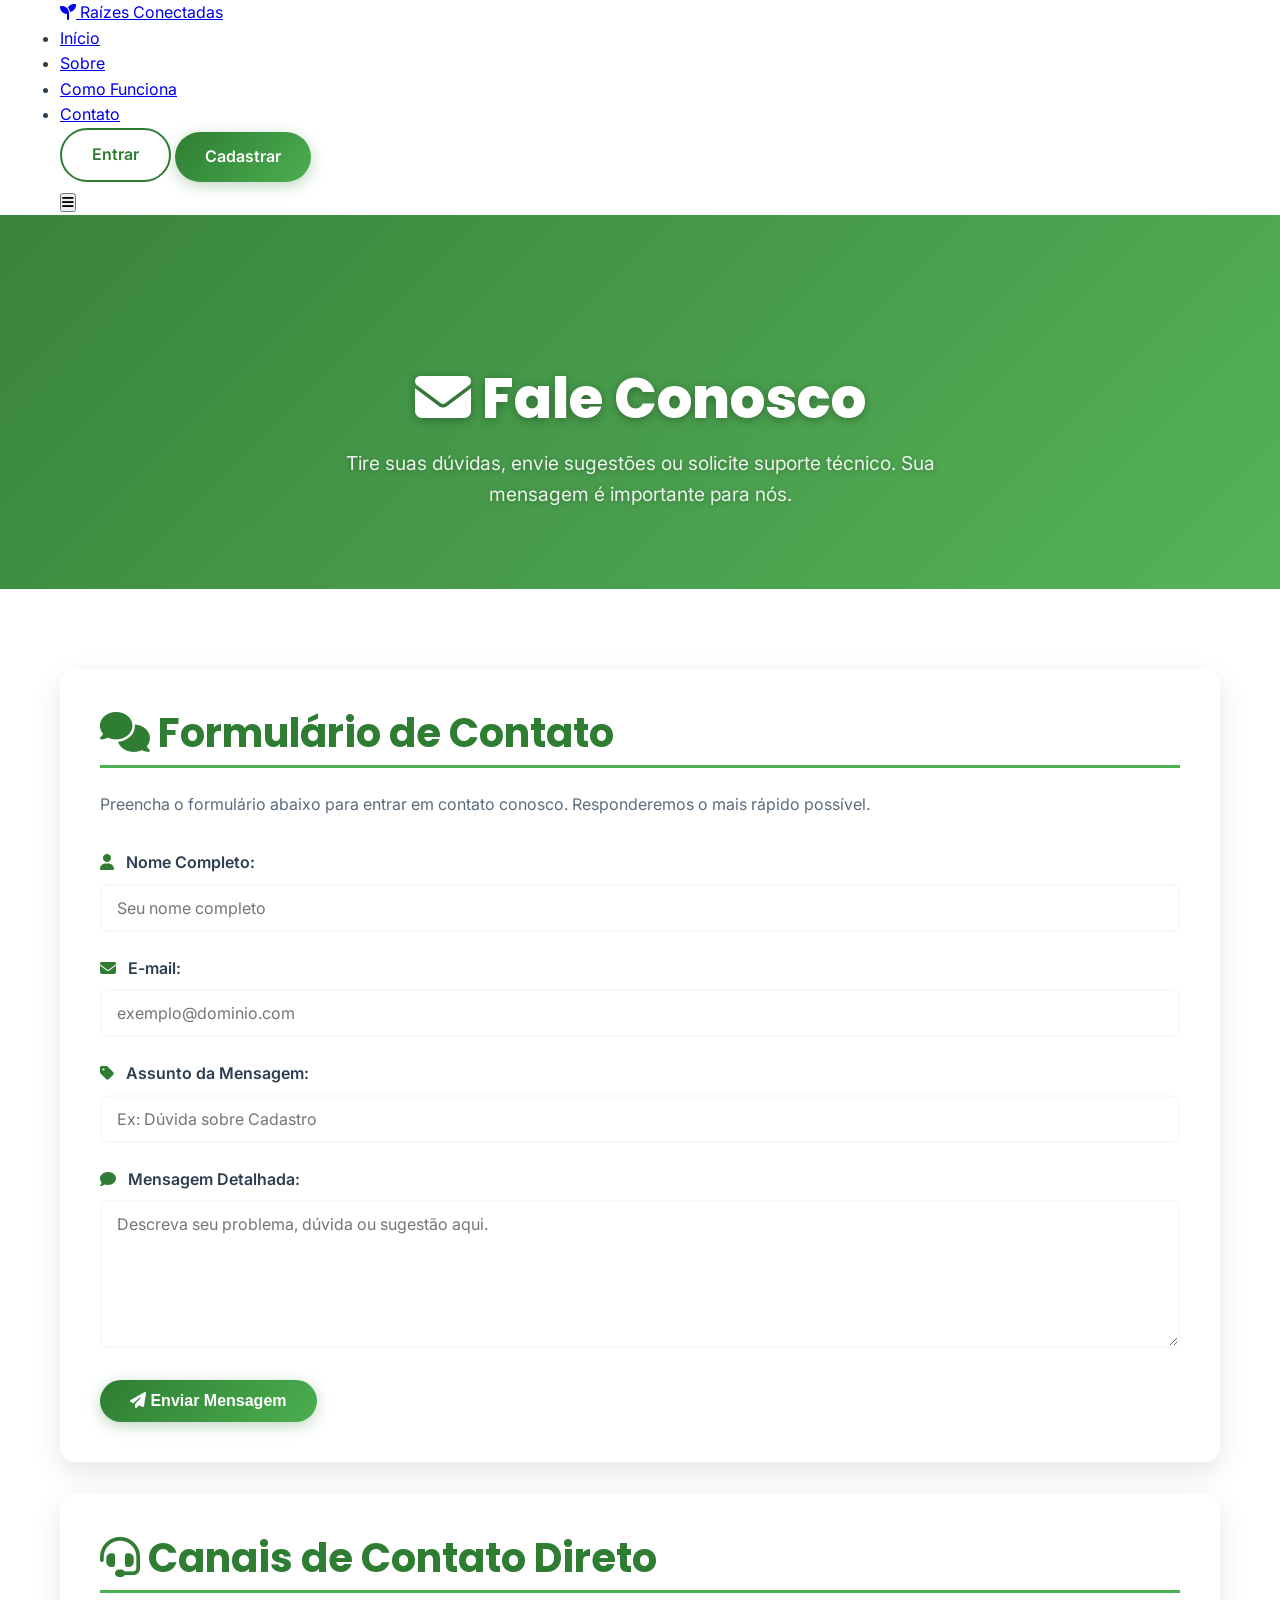
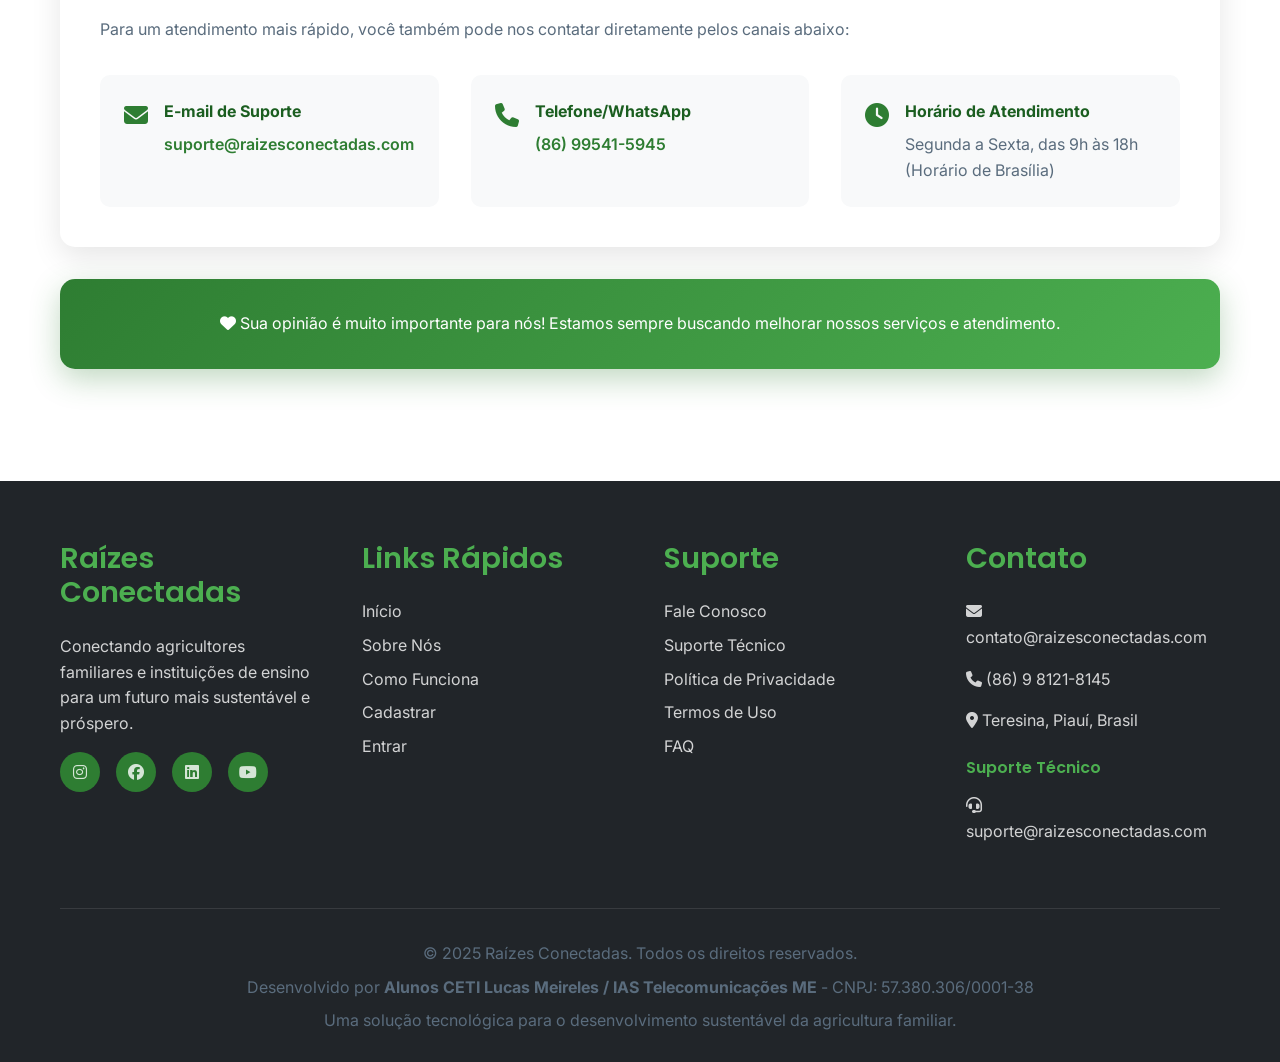
==== contato.html @ bdc8e87f "arquivos html" ====
<!DOCTYPE html>
<html lang="pt-br">
<head>
    <meta charset="UTF-8">
    <meta name="viewport" content="width=device-width, initial-scale=1.0">
    <title>Contato - Raízes Conectadas</title>
    <meta name="description" content="Entre em contato conosco. Tire suas dúvidas, envie sugestões ou solicite suporte técnico. Sua mensagem é importante para nós.">
    <meta name="keywords" content="contato, suporte, dúvidas, sugestões, atendimento, Raízes Conectadas">
    <meta name="google-adsense-account" content="ca-pub-3378137347138871">
    
    <!-- Favicon -->
    <link rel="icon" type="image/x-icon" href="assets/images/favicon.ico">
    
    <!-- Fonts -->
    <link rel="preconnect" href="https://fonts.googleapis.com">
    <link rel="preconnect" href="https://fonts.gstatic.com" crossorigin>
    <link href="https://fonts.googleapis.com/css2?family=Poppins:wght@300;400;500;600;700;800&family=Inter:wght@300;400;500;600;700&display=swap" rel="stylesheet">
    
    <!-- Font Awesome -->
    <link rel="stylesheet" href="https://cdnjs.cloudflare.com/ajax/libs/font-awesome/6.4.0/css/all.min.css">
    
    <!-- AOS Animation Library -->
    <link href="https://unpkg.com/aos@2.3.1/dist/aos.css" rel="stylesheet">
    
    <!-- Main CSS -->
    <link rel="stylesheet" href="assets/css/main.css">
    <!-- Footer CSS -->
    <link rel="stylesheet" href="assets/css/footer.css">
    
    <style>
        .contact-form {
            margin-top: 2rem;
        }

        .form-group {
            margin-bottom: 1.5rem;
        }

        .form-group label {
            display: block;
            margin-bottom: 0.5rem;
            font-weight: 600;
            color: var(--text-primary);
        }

        .form-group label i {
            margin-right: 0.5rem;
            color: var(--primary-green);
        }

        .form-group input[type="text"],
        .form-group input[type="email"],
        .form-group textarea {
            width: 100%;
            padding: 12px 15px;
            border: 2px solid var(--neutral-light, #F8F9FA);
            border-radius: 8px;
            font-size: 1rem;
            font-family: 'Inter', sans-serif;
            color: var(--text-primary);
            background-color: var(--neutral-white, #FFFFFF);
            transition: all 0.3s ease;
        }

        .form-group input[type="text"]:focus,
        .form-group input[type="email"]:focus,
        .form-group textarea:focus {
            border-color: var(--primary-green, #2E7D32);
            outline: none;
            box-shadow: 0 0 0 3px rgba(46, 125, 50, 0.1);
        }

        .form-group textarea {
            resize: vertical;
            min-height: 120px;
        }

        .contact-info {
            display: grid;
            grid-template-columns: repeat(auto-fit, minmax(300px, 1fr));
            gap: 2rem;
            margin-top: 2rem;
        }

        .contact-item {
            display: flex;
            align-items: flex-start;
            gap: 1rem;
            padding: 1.5rem;
            background: var(--neutral-light, #F8F9FA);
            border-radius: 10px;
            transition: all 0.3s ease;
        }

        .contact-item:hover {
            transform: translateY(-5px);
            box-shadow: 0 10px 30px var(--shadow-light, rgba(0, 0, 0, 0.1));
        }

        .contact-item i {
            font-size: 1.5rem;
            color: var(--primary-green, #2E7D32);
            margin-top: 0.25rem;
        }

        .contact-item strong {
            display: block;
            color: var(--primary-green-dark, #1B5E20);
            margin-bottom: 0.5rem;
        }

        .contact-item p {
            margin: 0;
            color: var(--text-secondary, #5A6C7D);
        }

        .contact-item a {
            color: var(--primary-green, #2E7D32);
            text-decoration: none;
            font-weight: 600;
        }

        .contact-item a:hover {
            text-decoration: underline;
        }

        .alert {
            padding: 1rem 1.5rem;
            margin-bottom: 2rem;
            border: none;
            border-radius: 10px;
            text-align: center;
            font-weight: 500;
            display: none; /* Exibido via JS se houver mensagem de status */
        }

        .alert-success {
            background: linear-gradient(135deg, #d4edda 0%, #c3e6cb 100%);
            color: #155724;
            border-left: 4px solid #28a745;
        }

        .alert-error {
            background: linear-gradient(135deg, #f8d7da 0%, #f5c6cb 100%);
            color: #721c24;
            border-left: 4px solid #dc3545;
        }

        .alert i {
            margin-right: 0.5rem;
        }

        @media (max-width: 768px) {
            .contact-info {
                grid-template-columns: 1fr;
                gap: 1rem;
            }
            
            .contact-item {
                padding: 1rem;
            }
        }
    </style>
</head>
<body>

    <!-- Header -->
    <header class="header" id="header">
        <nav class="nav container">
            <a href="index.html" class="logo">
                <i class="fas fa-seedling"></i>
                Raízes Conectadas
            </a>
            
            <ul class="nav-menu">
                <li><a href="index.html#inicio" class="nav-link">Início</a></li>
                <li><a href="sobre.html" class="nav-link">Sobre</a></li>
                <li><a href="index.html#como-funciona" class="nav-link">Como Funciona</a></li>
                <li><a href="contato.html" class="nav-link">Contato</a></li>
            </ul>
            
            <div class="nav-buttons">
                <a href="login.html" class="btn btn-outline">Entrar</a>
                <a href="cadastro.html" class="btn btn-primary">Cadastrar</a>
            </div>
            
            <button class="mobile-menu-toggle" id="mobileMenuToggle">
                <i class="fas fa-bars"></i>
            </button>
        </nav>
    </header>

    <main>
        <section class="page-hero">
            <div class="container text-center">
                <h1 data-aos="fade-up"><i class="fas fa-envelope"></i> Fale Conosco</h1>
                <p data-aos="fade-up" data-aos-delay="100">Tire suas dúvidas, envie sugestões ou solicite suporte técnico. Sua mensagem é importante para nós.</p>
            </div>
        </section>

        <section class="section content-section">
            <div class="container">
                <!-- Div do Alerta acionado por query params no frontend via JS -->
                <div id="alertBox" class="alert" data-aos="fade-up"></div>

                <div class="content-block" data-aos="fade-up" data-aos-delay="200">
                    <h2><i class="fas fa-comments"></i> Formulário de Contato</h2>
                    <p>Preencha o formulário abaixo para entrar em contato conosco. Responderemos o mais rápido possível.</p>

                    <form action="#" method="POST" class="contact-form" id="contactForm" novalidate>
                        <div class="form-group">
                            <label for="name"><i class="fas fa-user"></i> Nome Completo:</label>
                            <input type="text" id="name" name="name" required placeholder="Seu nome completo">
                        </div>
                        
                        <div class="form-group">
                            <label for="email"><i class="fas fa-envelope"></i> E-mail:</label>
                            <input type="email" id="email" name="email" required placeholder="exemplo@dominio.com">
                        </div>
                        
                        <div class="form-group">
                            <label for="subject"><i class="fas fa-tag"></i> Assunto da Mensagem:</label>
                            <input type="text" id="subject" name="subject" required placeholder="Ex: Dúvida sobre Cadastro">
                        </div>
                        
                        <div class="form-group">
                            <label for="message"><i class="fas fa-comment"></i> Mensagem Detalhada:</label>
                            <textarea id="message" name="message" rows="6" required placeholder="Descreva seu problema, dúvida ou sugestão aqui."></textarea>
                        </div>
                        
                        <button type="submit" class="btn btn-primary">
                            <i class="fas fa-paper-plane"></i> Enviar Mensagem
                        </button>
                    </form>
                </div>

                <div class="content-block" data-aos="fade-up" data-aos-delay="300">
                    <h2><i class="fas fa-headset"></i> Canais de Contato Direto</h2>
                    <p>Para um atendimento mais rápido, você também pode nos contatar diretamente pelos canais abaixo:</p>
                    
                    <div class="contact-info">
                        <div class="contact-item">
                            <i class="fas fa-envelope"></i>
                            <div>
                                <strong>E-mail de Suporte</strong>
                                <p><a href="mailto:suporte@raizesconectadas.com">suporte@raizesconectadas.com</a></p>
                            </div>
                        </div>
                        
                        <div class="contact-item">
                            <i class="fas fa-phone"></i>
                            <div>
                                <strong>Telefone/WhatsApp</strong>
                                <p><a href="tel:+5586995415945">(86) 99541-5945</a></p>
                            </div>
                        </div>
                        
                        <div class="contact-item">
                            <i class="fas fa-clock"></i>
                            <div>
                                <strong>Horário de Atendimento</strong>
                                <p>Segunda a Sexta, das 9h às 18h (Horário de Brasília)</p>
                            </div>
                        </div>
                    </div>
                </div>

                <div class="info-box" data-aos="fade-up" data-aos-delay="400">
                    <p><i class="fas fa-heart"></i> Sua opinião é muito importante para nós! Estamos sempre buscando melhorar nossos serviços e atendimento.</p>
                </div>
            </div>
        </section>
    </main>

    <!-- Footer -->
    <footer class="footer" id="contato">
        <div class="container">
            <div class="footer-content">
                <div class="footer-section">
                    <h3>Raízes Conectadas</h3>
                    <p>Conectando agricultores familiares e instituições de ensino para um futuro mais sustentável e próspero.</p>
                    
                    <div class="social-links">
                        <a href="https://www.instagram.com/raizes_conectadas/" target="_blank" class="social-link">
                            <i class="fab fa-instagram"></i>
                        </a>
                        <a href="#" class="social-link">
                            <i class="fab fa-facebook"></i>
                        </a>
                        <a href="#" class="social-link">
                            <i class="fab fa-linkedin"></i>
                        </a>
                        <a href="#" class="social-link">
                            <i class="fab fa-youtube"></i>
                        </a>
                    </div>
                </div>
                
                <div class="footer-section">
                    <h3>Links Rápidos</h3>
                    <ul>
                        <li><a href="index.html#inicio">Início</a></li>
                        <li><a href="sobre.html">Sobre Nós</a></li>
                        <li><a href="index.html#como-funciona">Como Funciona</a></li>
                        <li><a href="cadastro.html">Cadastrar</a></li>
                        <li><a href="login.html">Entrar</a></li>
                    </ul>
                </div>
                
                <div class="footer-section">
                    <h3>Suporte</h3>
                    <ul>
                        <li><a href="contato.html">Fale Conosco</a></li>
                        <li><a href="mailto:suporte@raizesconectadas.com">Suporte Técnico</a></li>
                        <li><a href="politica-privacidade.html">Política de Privacidade</a></li>
                        <li><a href="termos-de-uso.html">Termos de Uso</a></li>
                        <li><a href="faq.html">FAQ</a></li>
                    </ul>
                </div>
                
                <div class="footer-section">
                    <h3>Contato</h3>
                    <p><i class="fas fa-envelope"></i> contato@raizesconectadas.com</p>
                    <p><i class="fas fa-phone"></i> (86) 9 8121-8145</p>
                    <p><i class="fas fa-map-marker-alt"></i> Teresina, Piauí, Brasil</p>
                    
                    <h4 style="margin-top: 1.5rem; color: var(--primary-green-light, #4CAF50);">Suporte Técnico</h4>
                    <p><i class="fas fa-headset"></i> suporte@raizesconectadas.com</p>
                </div>
            </div>
            
            <div class="footer-bottom">
                <p>&copy; 2025 Raízes Conectadas. Todos os direitos reservados.</p>
                <p>Desenvolvido por <strong>Alunos CETI Lucas Meireles / IAS Telecomunicações ME</strong> - CNPJ: 57.380.306/0001-38</p>
                <p>Uma solução tecnológica para o desenvolvimento sustentável da agricultura familiar.</p>
            </div>
        </div>
    </footer>

    <!-- Scroll to Top Button -->
    <button class="scroll-top" id="scrollTop">
        <i class="fas fa-arrow-up"></i>
    </button>

    <!-- Scripts -->
    <script src="https://unpkg.com/aos@2.3.1/dist/aos.js"></script>
    <script>
        AOS.init({ duration: 1000, once: true, offset: 100 });

        // Processa parâmetros da URL para alertas (ex: ?status=success&msg=Mensagem)
        const urlParams = new URLSearchParams(window.location.search);
        const status = urlParams.get('status');
        const msg = urlParams.get('msg');
        const alertBox = document.getElementById('alertBox');

        if (status && msg) {
            const isSuccess = status === 'success';
            alertBox.classList.add(isSuccess ? 'alert-success' : 'alert-error');
            alertBox.innerHTML = `<i class="fas fa-${isSuccess ? 'check-circle' : 'exclamation-triangle'}"></i> ${decodeURIComponent(msg)}`;
            alertBox.style.display = 'block';
        }

        // Mobile Menu Toggle
        document.getElementById('mobileMenuToggle').addEventListener('click', function() {
            const navMenu = document.querySelector('.nav-menu');
            navMenu.style.display = navMenu.style.display === 'flex' ? 'none' : 'flex';
        });

        // Scroll to top
        const scrollTop = document.getElementById('scrollTop');
        window.addEventListener('scroll', () => {
            if (window.scrollY > 100) scrollTop.classList.add('visible');
            else scrollTop.classList.remove('visible');
        });
        scrollTop.addEventListener('click', () => window.scrollTo({ top: 0, behavior: 'smooth' }));
    </script>
</body>
</html>
---- assets/css/main.css ----
/* Main Styles - Raízes Conectadas */

/* CSS Variables */
:root {
    --primary-green: #2E7D32;
    --primary-green-light: #4CAF50;
    --primary-green-dark: #1B5E20;
    --secondary-orange: #FF8F00;
    --secondary-orange-light: #FFA726;
    --accent-blue: #1976D2;
    --accent-blue-light: #42A5F5;
    --neutral-white: #FFFFFF;
    --neutral-light: #F8F9FA;
    --neutral-gray: #6C757D;
    --neutral-dark: #212529;
    --text-primary: #2C3E50;
    --text-secondary: #5A6C7D;
    --shadow-light: rgba(0, 0, 0, 0.1);
    --shadow-medium: rgba(0, 0, 0, 0.15);
    --shadow-heavy: rgba(0, 0, 0, 0.25);
    --gradient-primary: linear-gradient(135deg, var(--primary-green) 0%, var(--primary-green-light) 100%);
    --gradient-secondary: linear-gradient(135deg, var(--secondary-orange) 0%, var(--secondary-orange-light) 100%);
    --gradient-hero: linear-gradient(135deg, rgba(46, 125, 50, 0.9) 0%, rgba(76, 175, 80, 0.8) 100%);
}

/* Reset and Base Styles */
* {
    margin: 0;
    padding: 0;
    box-sizing: border-box;
}

html {
    scroll-behavior: smooth;
}

body {
    font-family: 'Inter', sans-serif;
    line-height: 1.6;
    color: var(--text-primary);
    overflow-x: hidden;
}

/* Typography */
h1, h2, h3, h4, h5, h6 {
    font-family: 'Poppins', sans-serif;
    font-weight: 600;
    line-height: 1.2;
    margin-bottom: 1rem;
}

h1 {
    font-size: 3.5rem;
    font-weight: 800;
}

h2 {
    font-size: 2.5rem;
    font-weight: 700;
}

h3 {
    font-size: 1.8rem;
}

p {
    margin-bottom: 1rem;
    color: var(--text-secondary);
}

/* Utility Classes */
.container {
    max-width: 1200px;
    margin: 0 auto;
    padding: 0 20px;
}

.text-center {
    text-align: center;
}

.text-white {
    color: var(--neutral-white) !important;
}

.mb-4 {
    margin-bottom: 2rem;
}

.mt-4 {
    margin-top: 2rem;
}

/* Buttons */
.btn {
    display: inline-block;
    padding: 12px 30px;
    border: none;
    border-radius: 50px;
    font-weight: 600;
    text-decoration: none;
    text-align: center;
    cursor: pointer;
    transition: all 0.3s ease;
    font-size: 1rem;
    position: relative;
    overflow: hidden;
}

.btn::before {
    content: '';
    position: absolute;
    top: 0;
    left: -100%;
    width: 100%;
    height: 100%;
    background: linear-gradient(90deg, transparent, rgba(255, 255, 255, 0.2), transparent);
    transition: left 0.5s;
}

.btn:hover::before {
    left: 100%;
}

.btn-primary {
    background: var(--gradient-primary);
    color: var(--neutral-white);
    box-shadow: 0 4px 15px rgba(46, 125, 50, 0.3);
}

.btn-primary:hover {
    transform: translateY(-2px);
    box-shadow: 0 8px 25px rgba(46, 125, 50, 0.4);
}

.btn-secondary {
    background: var(--gradient-secondary);
    color: var(--neutral-white);
    box-shadow: 0 4px 15px rgba(255, 143, 0, 0.3);
}

.btn-secondary:hover {
    transform: translateY(-2px);
    box-shadow: 0 8px 25px rgba(255, 143, 0, 0.4);
}

.btn-outline {
    background: transparent;
    color: var(--primary-green);
    border: 2px solid var(--primary-green);
}

.btn-outline:hover {
    background: var(--primary-green);
    color: var(--neutral-white);
    transform: translateY(-2px);
}

/* Page Hero Section */
.page-hero {
    padding: 150px 0 80px;
    background: var(--gradient-primary);
    color: var(--neutral-white);
    text-align: center;
    position: relative;
    overflow: hidden;
}

.page-hero::before {
    content: '';
    position: absolute;
    top: 0;
    left: 0;
    right: 0;
    bottom: 0;
    background: url('data:image/svg+xml,<svg xmlns="http://www.w3.org/2000/svg" viewBox="0 0 1000 1000"><path d="M0,300 Q250,200 500,300 T1000,300 L1000,1000 L0,1000 Z" fill="rgba(255,255,255,0.05)"/></svg>');
    background-size: cover;
    background-position: bottom;
}

.page-hero h1 {
    position: relative;
    z-index: 2;
    margin-bottom: 1rem;
    text-shadow: 0 2px 10px rgba(0, 0, 0, 0.3);
}

.page-hero p {
    position: relative;
    z-index: 2;
    font-size: 1.2rem;
    color: rgba(255, 255, 255, 0.9);
    text-shadow: 0 1px 5px rgba(0, 0, 0, 0.3);
    max-width: 600px;
    margin: 0 auto;
}

/* Content Sections */
.section {
    padding: 80px 0;
}

.content-section {
    background: var(--neutral-white);
}

.content-block {
    background: var(--neutral-white);
    padding: 2.5rem;
    border-radius: 15px;
    box-shadow: 0 10px 30px var(--shadow-light);
    margin-bottom: 2rem;
    transition: all 0.3s ease;
}

.content-block:hover {
    transform: translateY(-5px);
    box-shadow: 0 15px 40px var(--shadow-medium);
}

.content-block h2 {
    color: var(--primary-green);
    margin-bottom: 1.5rem;
    border-bottom: 3px solid var(--primary-green-light);
    padding-bottom: 0.5rem;
}

.content-block h3 {
    color: var(--primary-green-dark);
    margin-top: 2rem;
    margin-bottom: 1rem;
}

.content-block ul {
    margin: 1rem 0;
    padding-left: 2rem;
}

.content-block li {
    margin-bottom: 0.5rem;
    color: var(--text-secondary);
}

.info-box {
    background: var(--gradient-primary);
    color: var(--neutral-white);
    padding: 2rem;
    border-radius: 15px;
    text-align: center;
    margin: 2rem 0;
    box-shadow: 0 10px 30px rgba(46, 125, 50, 0.3);
}

.info-box p {
    color: var(--neutral-white);
    margin-bottom: 0;
}

/* Loading Animation */
.loading {
    position: fixed;
    top: 0;
    left: 0;
    width: 100%;
    height: 100%;
    background: var(--neutral-white);
    display: flex;
    align-items: center;
    justify-content: center;
    z-index: 9999;
    transition: opacity 0.5s ease;
}

.loading.hidden {
    opacity: 0;
    pointer-events: none;
}

.spinner {
    width: 50px;
    height: 50px;
    border: 3px solid var(--neutral-light);
    border-top: 3px solid var(--primary-green);
    border-radius: 50%;
    animation: spin 1s linear infinite;
}

@keyframes spin {
    0% { transform: rotate(0deg); }
    100% { transform: rotate(360deg); }
}

/* Responsive Design */
@media (max-width: 768px) {
    h1 {
        font-size: 2.5rem;
    }

    h2 {
        font-size: 2rem;
    }

    .container {
        padding: 0 15px;
    }

    .content-block {
        padding: 1.5rem;
    }

    .page-hero {
        padding: 120px 0 60px;
    }
}

@media (max-width: 480px) {
    h1 {
        font-size: 2rem;
    }

    .page-hero p {
        font-size: 1rem;
    }
}
---- assets/css/footer.css ----
/* Footer Styles */
.footer {
    background: var(--neutral-dark);
    color: var(--neutral-white);
    padding: 60px 0 20px;
}

.footer-content {
    display: grid;
    grid-template-columns: repeat(auto-fit, minmax(250px, 1fr));
    gap: 3rem;
    margin-bottom: 3rem;
}

.footer-section h3 {
    color: var(--primary-green-light);
    margin-bottom: 1.5rem;
}

.footer-section p,
.footer-section a {
    color: rgba(255, 255, 255, 0.8);
    text-decoration: none;
    transition: color 0.3s ease;
}

.footer-section a:hover {
    color: var(--primary-green-light);
}

.footer-section ul {
    list-style: none;
}

.footer-section ul li {
    margin-bottom: 0.5rem;
}

.social-links {
    display: flex;
    gap: 1rem;
    margin-top: 1rem;
}

.social-link {
    width: 40px;
    height: 40px;
    background: var(--primary-green);
    border-radius: 50%;
    display: flex;
    align-items: center;
    justify-content: center;
    color: var(--neutral-white);
    text-decoration: none;
    transition: all 0.3s ease;
}

.social-link:hover {
    background: var(--primary-green-light);
    transform: translateY(-2px);
}

.footer-bottom {
    border-top: 1px solid rgba(255, 255, 255, 0.1);
    padding-top: 2rem;
    text-align: center;
    color: rgba(255, 255, 255, 0.6);
}

.footer-bottom p {
    margin-bottom: 0.5rem;
}

/* Scroll to Top Button */
.scroll-top {
    position: fixed;
    bottom: 30px;
    right: 30px;
    width: 50px;
    height: 50px;
    background: var(--gradient-primary);
    border: none;
    border-radius: 50%;
    color: var(--neutral-white);
    font-size: 1.2rem;
    cursor: pointer;
    opacity: 0;
    visibility: hidden;
    transition: all 0.3s ease;
    z-index: 1000;
}

.scroll-top.visible {
    opacity: 1;
    visibility: visible;
}

.scroll-top:hover {
    transform: translateY(-3px);
    box-shadow: 0 5px 15px rgba(46, 125, 50, 0.4);
}

/* Responsive Footer */
@media (max-width: 768px) {
    .footer {
        padding: 40px 0 20px;
    }
    
    .footer-content {
        grid-template-columns: 1fr;
        gap: 2rem;
        margin-bottom: 2rem;
    }
    
    .social-links {
        justify-content: center;
    }
    
    .scroll-top {
        width: 45px;
        height: 45px;
        bottom: 20px;
        right: 20px;
    }
}

@media (max-width: 480px) {
    .footer {
        padding: 30px 0 15px;
    }
    
    .footer-content {
        gap: 1.5rem;
    }
    
    .footer-section h3 {
        font-size: 1.2rem;
        margin-bottom: 1rem;
    }
    
    .social-link {
        width: 35px;
        height: 35px;
        font-size: 0.9rem;
    }
    
    .scroll-top {
        width: 40px;
        height: 40px;
        font-size: 1rem;
    }
}
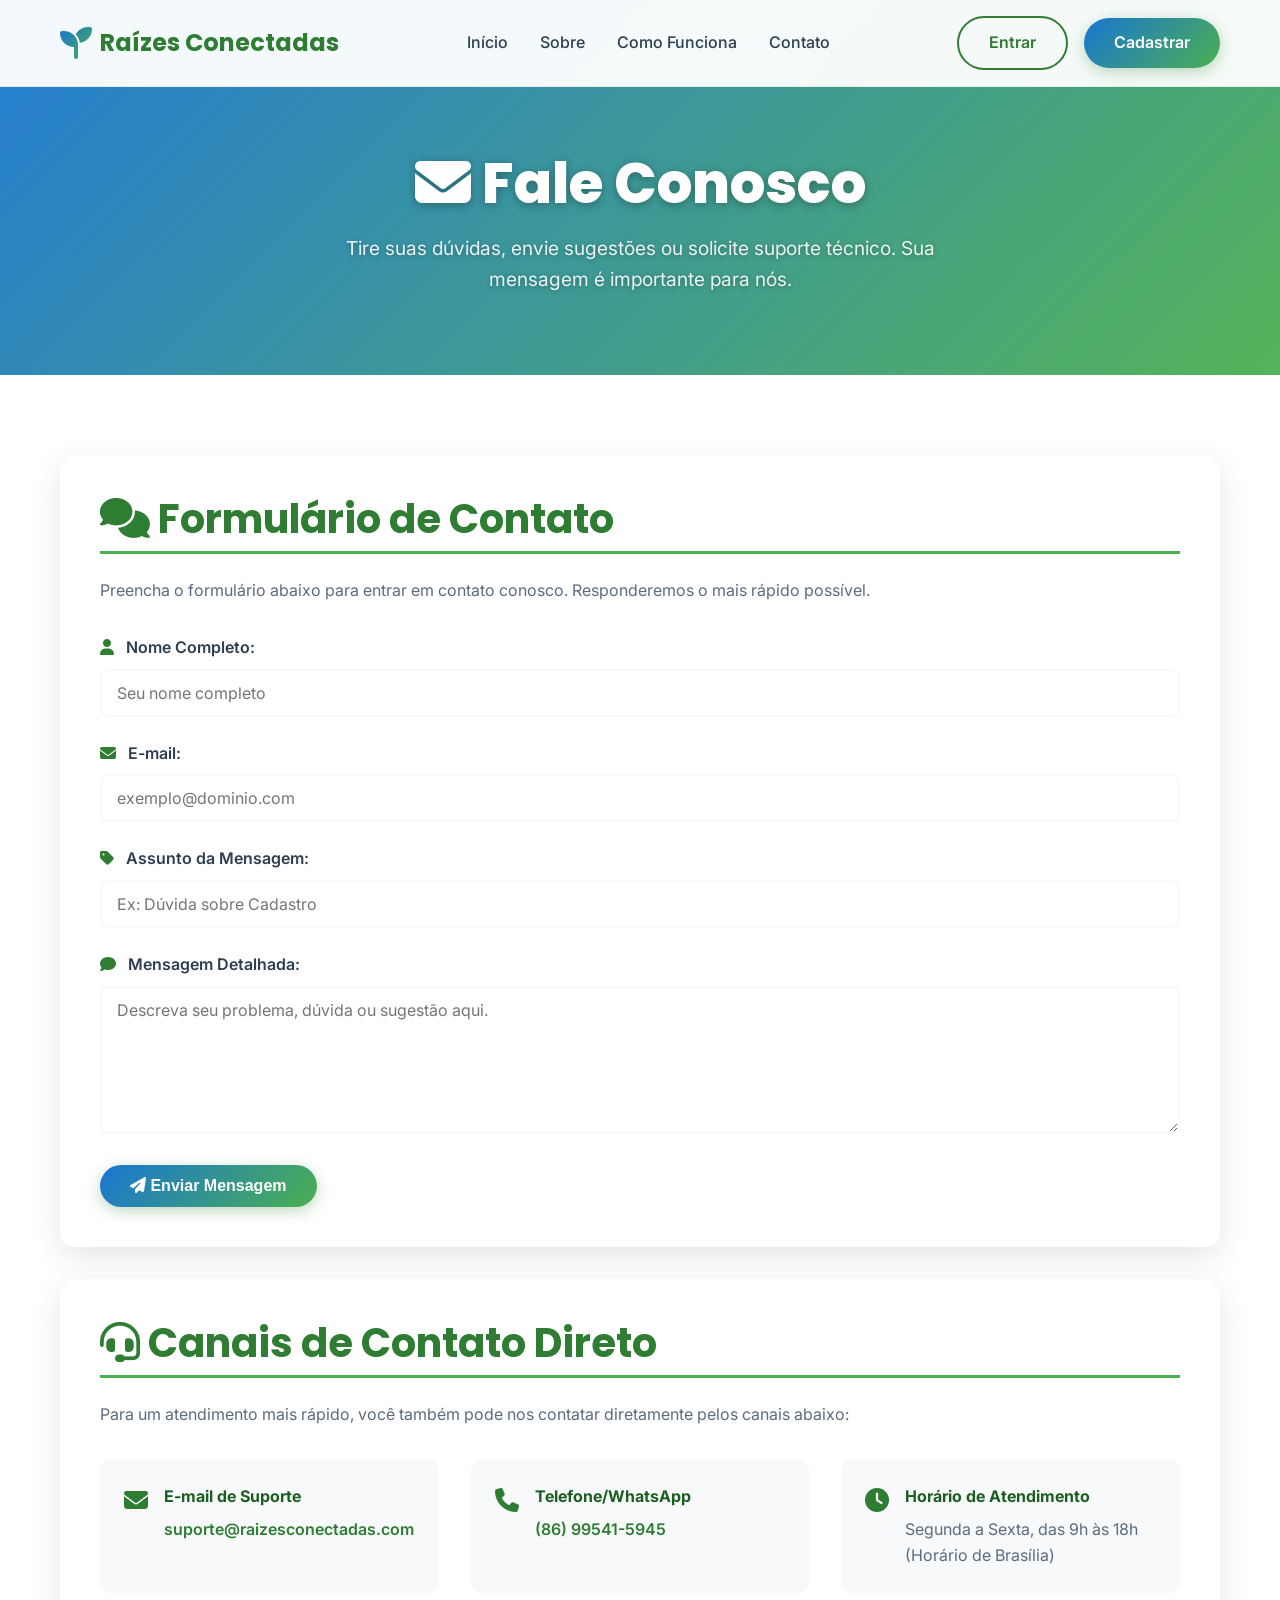
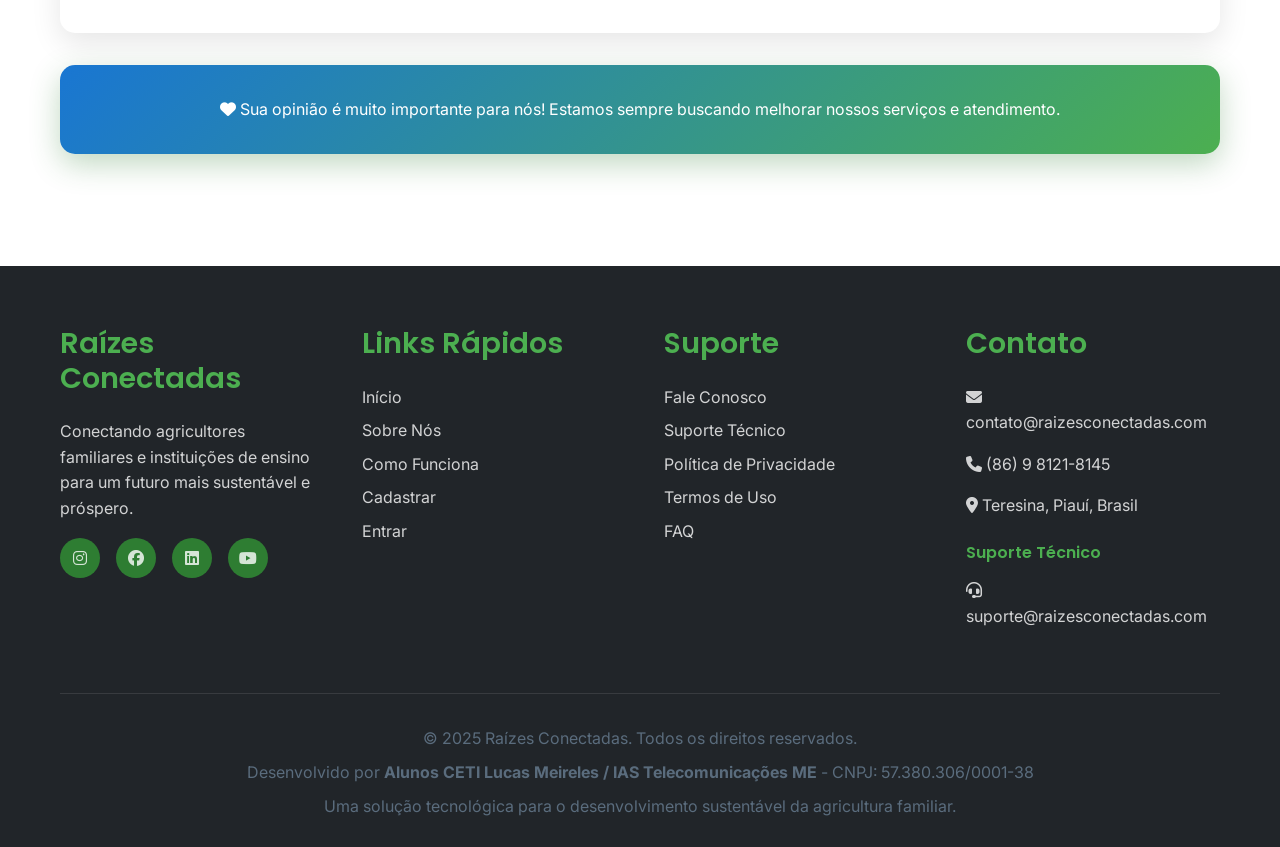
==== commit e514e059: "Add Google AdSense meta tag to contato.html Added Google AdSense account meta tag for tracking." ====
--- a/contato.html
+++ b/contato.html
@@ -1,6 +1,7 @@
 <!DOCTYPE html>
 <html lang="pt-br">
 <head>
+    <meta name="google-adsense-account" content="ca-pub-3378137347138871">
     <meta charset="UTF-8">
     <meta name="viewport" content="width=device-width, initial-scale=1.0">
     <title>Contato - Raízes Conectadas</title>
@@ -375,4 +376,4 @@
         scrollTop.addEventListener('click', () => window.scrollTo({ top: 0, behavior: 'smooth' }));
     </script>
 </body>
-</html>+</html>
--- a/assets/css/main.css
+++ b/assets/css/main.css
@@ -18,7 +18,7 @@
     --shadow-light: rgba(0, 0, 0, 0.1);
     --shadow-medium: rgba(0, 0, 0, 0.15);
     --shadow-heavy: rgba(0, 0, 0, 0.25);
-    --gradient-primary: linear-gradient(135deg, var(--primary-green) 0%, var(--primary-green-light) 100%);
+    --gradient-primary: linear-gradient(135deg, var(--accent-blue) 0%, var(--primary-green-light) 100%);
     --gradient-secondary: linear-gradient(135deg, var(--secondary-orange) 0%, var(--secondary-orange-light) 100%);
     --gradient-hero: linear-gradient(135deg, rgba(46, 125, 50, 0.9) 0%, rgba(76, 175, 80, 0.8) 100%);
 }
@@ -156,6 +156,94 @@
     transform: translateY(-2px);
 }
 
+/* Header */
+.header {
+    position: fixed;
+    top: 0;
+    left: 0;
+    right: 0;
+    background: rgba(255, 255, 255, 0.95);
+    backdrop-filter: blur(10px);
+    z-index: 1000;
+    padding: 1rem 0;
+    transition: all 0.3s ease;
+    border-bottom: 1px solid rgba(46, 125, 50, 0.1);
+}
+
+.header.scrolled {
+    background: rgba(255, 255, 255, 0.98);
+    box-shadow: 0 2px 20px var(--shadow-light);
+}
+
+.nav {
+    display: flex;
+    justify-content: space-between;
+    align-items: center;
+}
+
+.logo {
+    display: flex;
+    align-items: center;
+    font-family: 'Poppins', sans-serif;
+    font-size: 1.5rem;
+    font-weight: 700;
+    color: var(--primary-green);
+    text-decoration: none;
+}
+
+.logo i {
+    margin-right: 0.5rem;
+    font-size: 2rem;
+    background: var(--gradient-primary);
+    -webkit-background-clip: text;
+    -webkit-text-fill-color: transparent;
+    background-clip: text;
+}
+
+.nav-menu {
+    display: flex;
+    list-style: none;
+    gap: 2rem;
+    align-items: center;
+}
+
+.nav-link {
+    text-decoration: none;
+    color: var(--text-primary);
+    font-weight: 500;
+    transition: color 0.3s ease;
+    position: relative;
+}
+
+.nav-link::after {
+    content: '';
+    position: absolute;
+    bottom: -5px;
+    left: 0;
+    width: 0;
+    height: 2px;
+    background: var(--gradient-primary);
+    transition: width 0.3s ease;
+}
+
+.nav-link:hover::after { width: 100%; }
+.nav-link:hover { color: var(--primary-green); }
+
+.nav-buttons {
+    display: flex;
+    gap: 1rem;
+    align-items: center;
+}
+
+.mobile-menu-toggle {
+    display: none;
+    background: none;
+    border: none;
+    font-size: 1.5rem;
+    color: var(--primary-green);
+    cursor: pointer;
+}
+
 /* Page Hero Section */
 .page-hero {
     padding: 150px 0 80px;
@@ -290,6 +378,80 @@
     100% { transform: rotate(360deg); }
 }
 
+/* State Partner Buttons */
+.state-buttons-container {
+    display: flex;
+    gap: 1.5rem;
+    justify-content: center;
+    align-items: center;
+    flex-wrap: wrap;
+    margin-top: 1rem;
+    width: 100%;
+}
+
+.btn-state-card {
+    display: inline-flex;
+    align-items: center;
+    justify-content: center;
+    gap: 14px;
+    padding: 14px 28px;
+    min-width: 200px;
+    background: rgba(255, 255, 255, 0.15);
+    backdrop-filter: blur(10px);
+    -webkit-backdrop-filter: blur(10px);
+    border: 1px solid rgba(255, 255, 255, 0.3);
+    border-radius: 16px;
+    text-decoration: none;
+    color: #ffffff;
+    transition: all 0.3s cubic-bezier(0.25, 0.8, 0.25, 1);
+    box-shadow: 0 4px 15px rgba(0, 0, 0, 0.1);
+}
+
+.btn-state-card:hover {
+    transform: translateY(-5px) scale(1.03);
+    background: rgba(255, 255, 255, 0.25);
+    border-color: #ffffff;
+    box-shadow: 0 10px 25px rgba(0, 0, 0, 0.25), 0 0 15px rgba(255, 255, 255, 0.2);
+}
+
+.state-flag {
+    width: 36px;
+    height: 36px;
+    object-fit: cover;
+    border-radius: 50%; /* Torna o elemento 100% redondo */
+    box-shadow: 0 2px 6px rgba(0, 0, 0, 0.2);
+    flex-shrink: 0;
+    background: transparent; /* Remove qualquer fundo */
+}
+
+.state-info {
+    display: flex;
+    flex-direction: column;
+    text-align: left;
+}
+
+.state-name {
+    font-size: 1.1rem;
+    font-weight: 700;
+    line-height: 1.2;
+}
+
+.state-action {
+    font-size: 0.85rem;
+    opacity: 0.9;
+    display: flex;
+    align-items: center;
+    gap: 6px;
+}
+
+.state-action i {
+    transition: transform 0.3s ease;
+}
+
+.btn-state-card:hover .state-action i {
+    transform: translateX(4px);
+}
+
 /* Responsive Design */
 @media (max-width: 768px) {
     h1 {
@@ -321,4 +483,14 @@
     .page-hero p {
         font-size: 1rem;
     }
-}
+
+    .state-buttons-container {
+        flex-direction: column;
+        gap: 1rem;
+    }
+
+    .btn-state-card {
+        width: 100%;
+        max-width: 280px;
+    }
+}
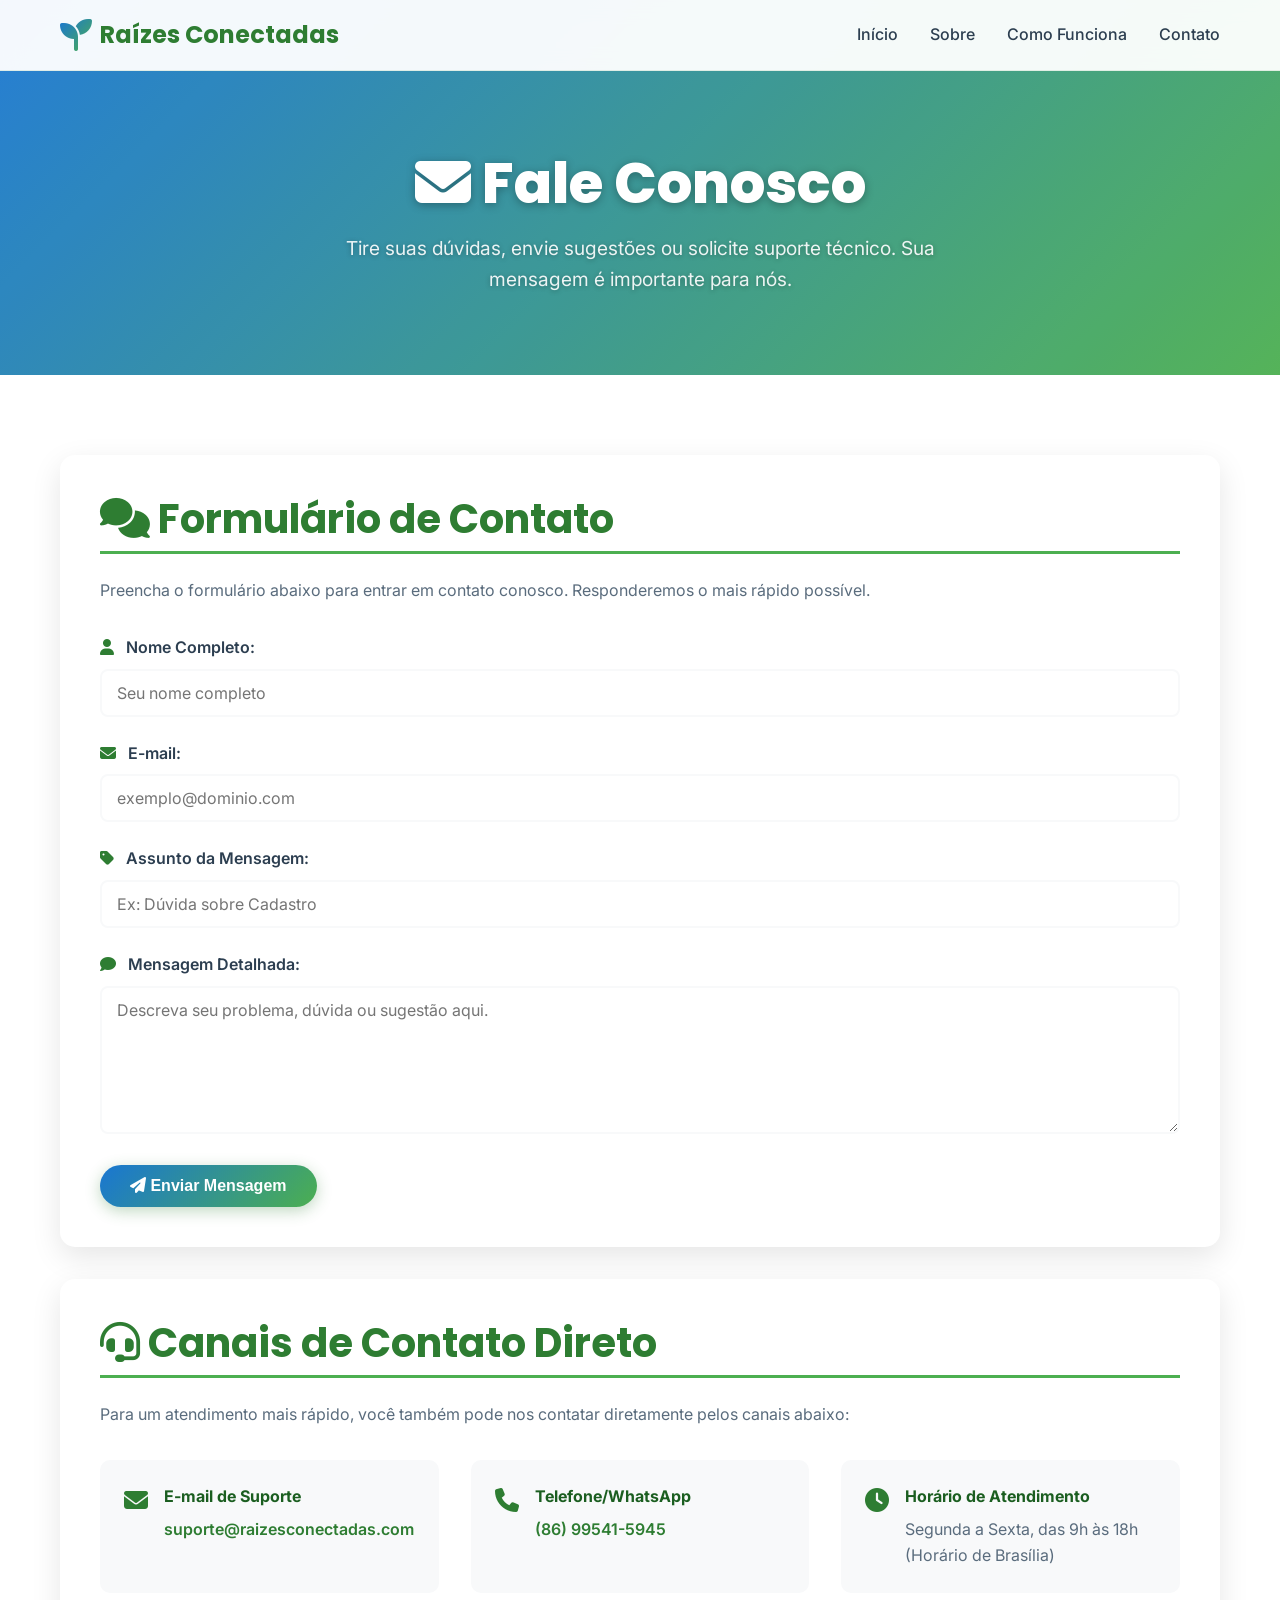
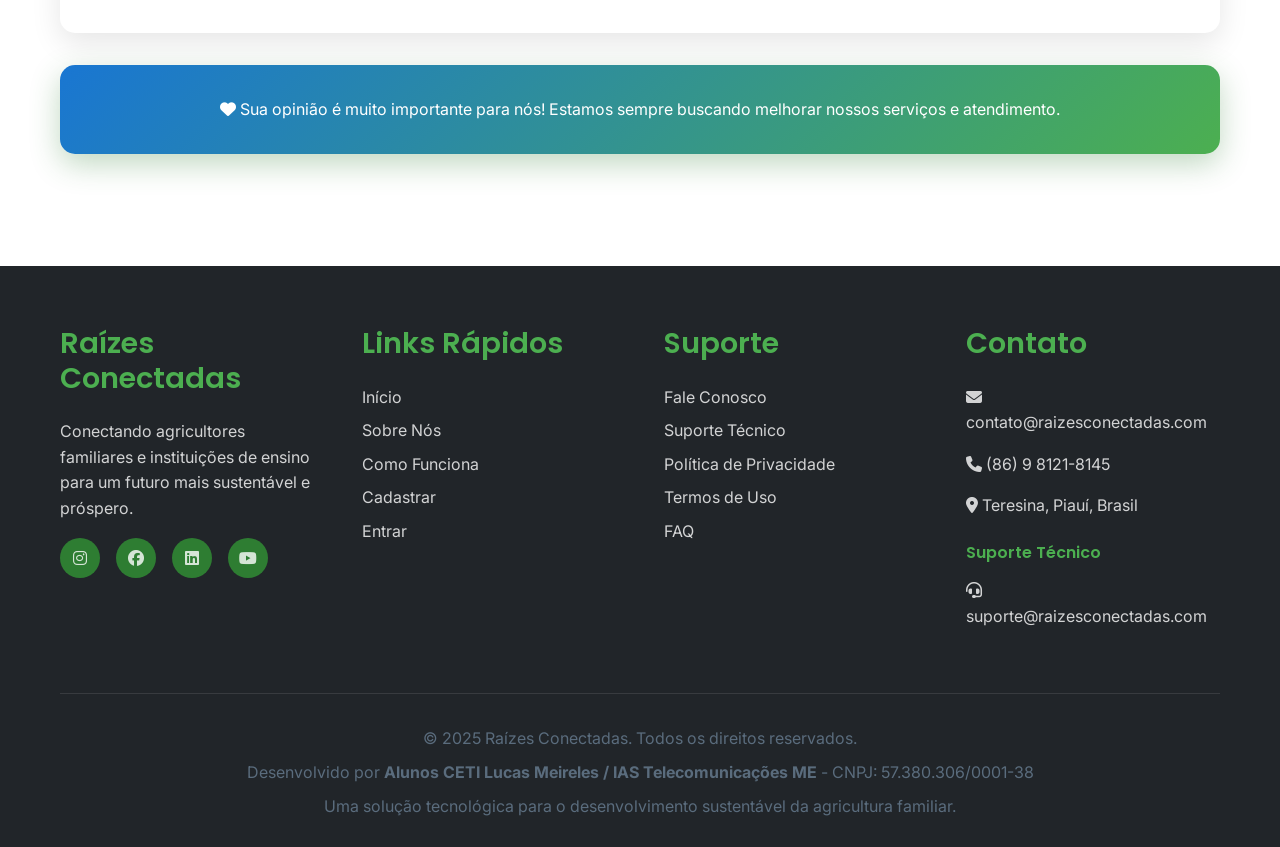
==== commit 4143b555: "Update contato.html" ====
--- a/contato.html
+++ b/contato.html
@@ -180,10 +180,7 @@
                 <li><a href="contato.html" class="nav-link">Contato</a></li>
             </ul>
             
-            <div class="nav-buttons">
-                <a href="login.html" class="btn btn-outline">Entrar</a>
-                <a href="cadastro.html" class="btn btn-primary">Cadastrar</a>
-            </div>
+
             
             <button class="mobile-menu-toggle" id="mobileMenuToggle">
                 <i class="fas fa-bars"></i>
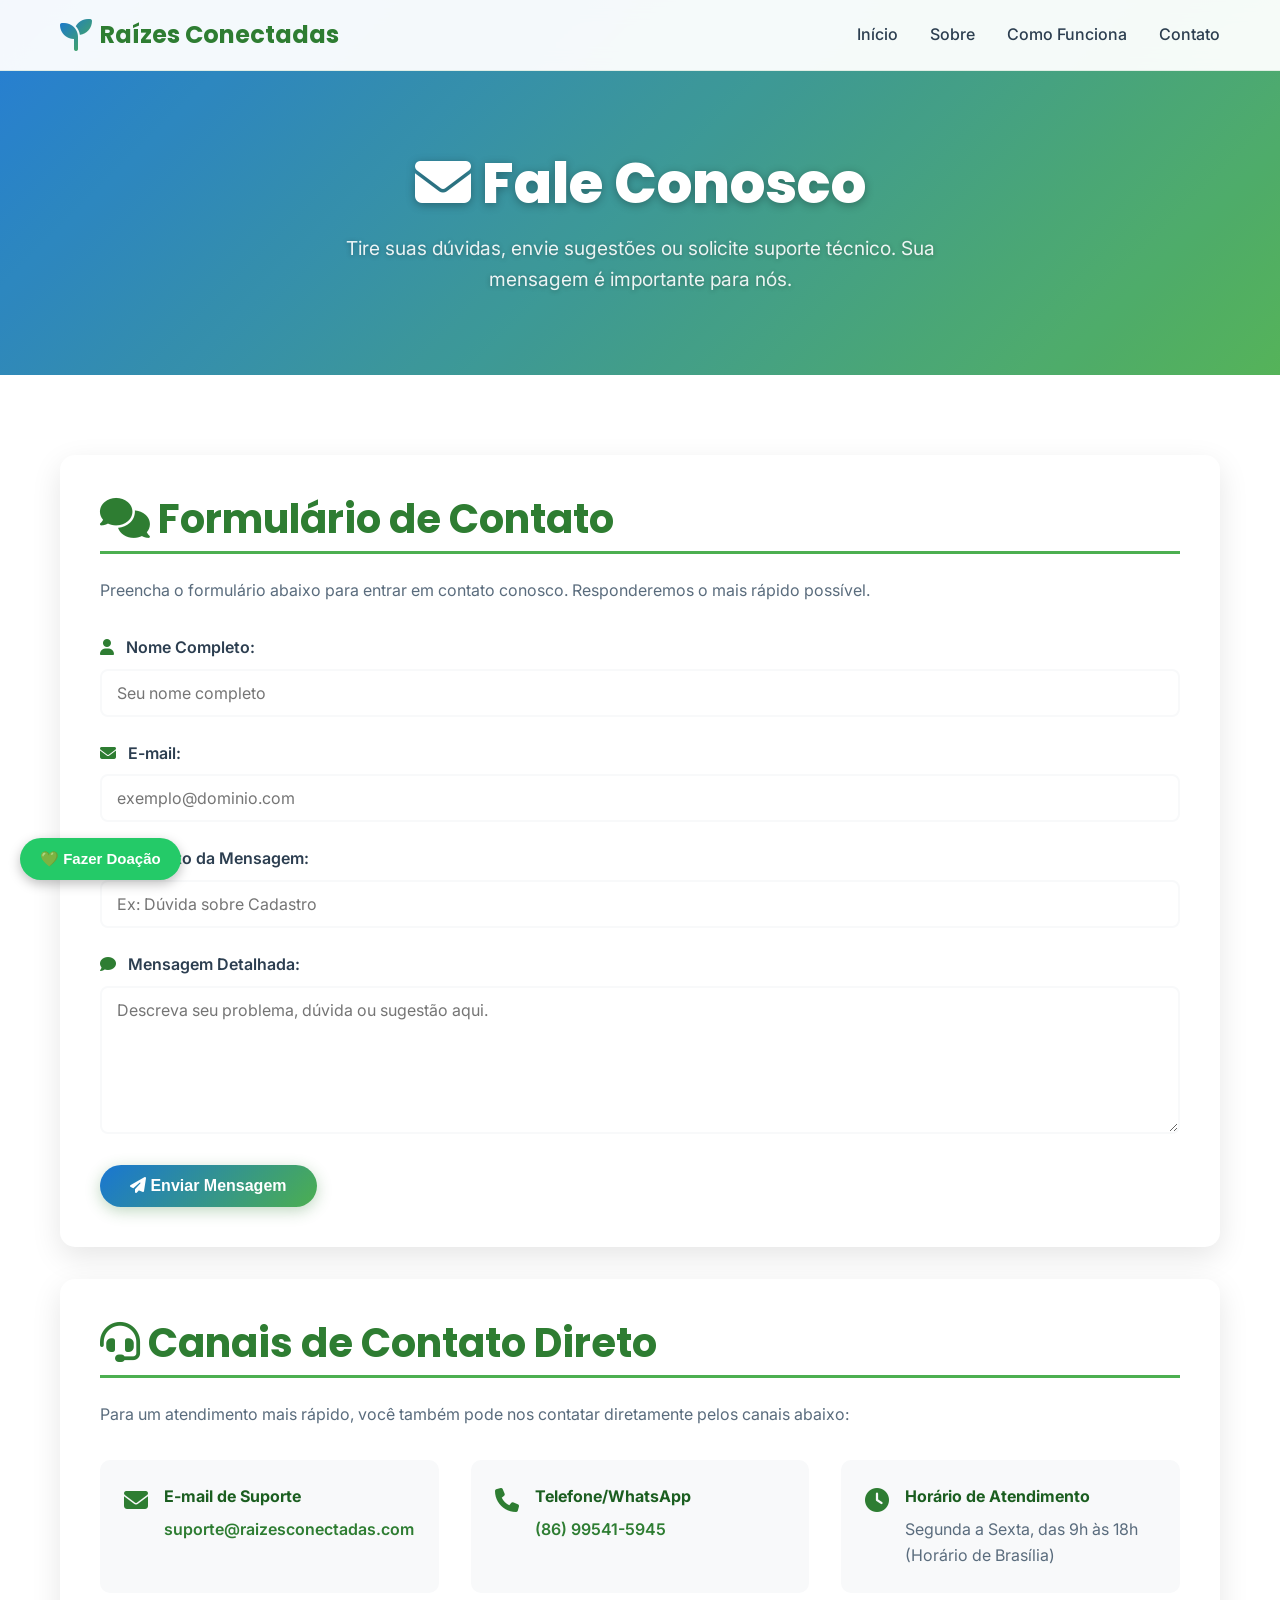
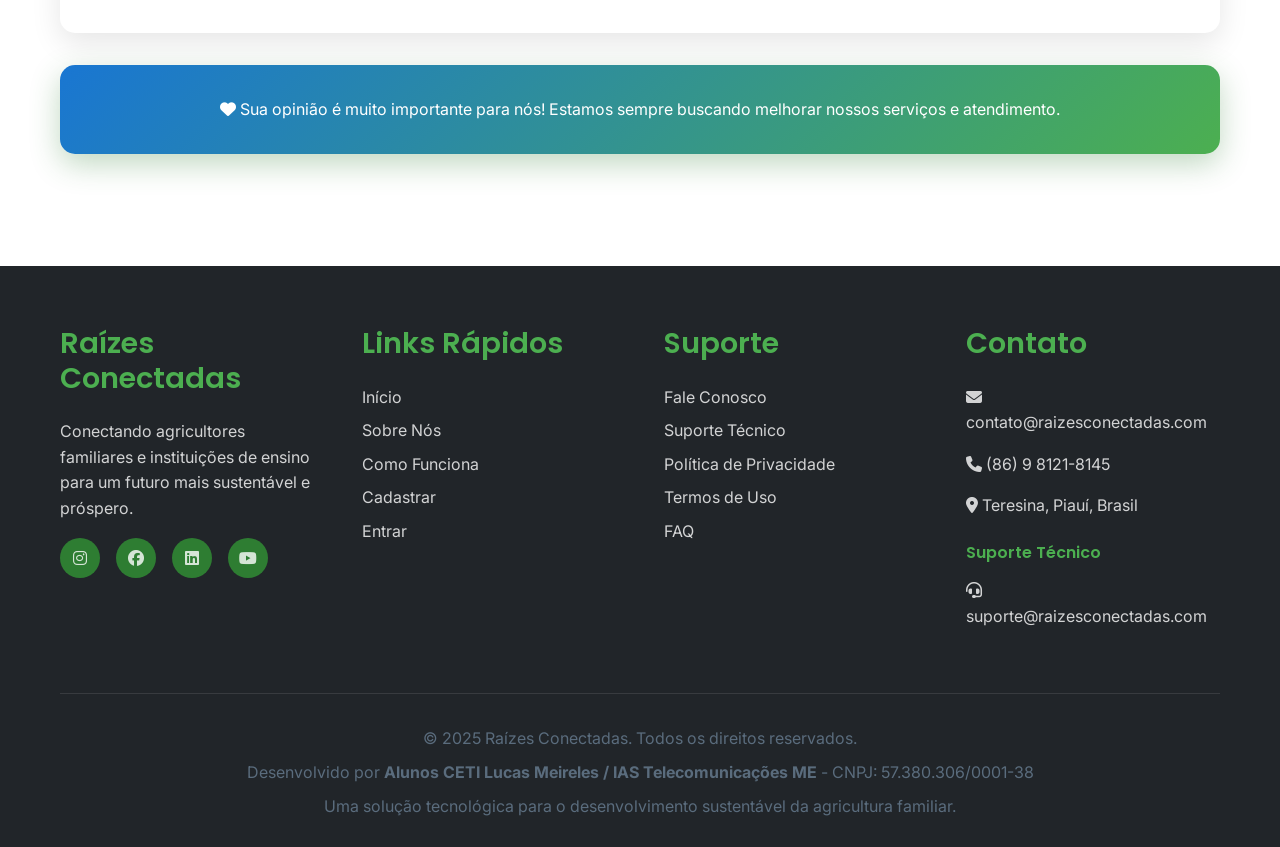
==== commit b4b26bf3: "Update contato.html" ====
--- a/contato.html
+++ b/contato.html
@@ -372,5 +372,30 @@
         });
         scrollTop.addEventListener('click', () => window.scrollTo({ top: 0, behavior: 'smooth' }));
     </script>
+    <!-- Botão Flutuante e Widget de Doação (LADO ESQUERDO) -->
+<div id="donation-widget-container" style="position: fixed; bottom: 20px; left: 20px; z-index: 9999; font-family: sans-serif;">
+  
+  <!-- Janela com o iframe (abrirá alinhada à esquerda) -->
+  <div id="donation-box" style="display: none; width: 350px; height: 550px; background: #fff; border-radius: 12px; box-shadow: 0 10px 25px rgba(0,0,0,0.3); overflow: hidden; position: absolute; bottom: 70px; left: 0;">
+    <div style="background: #24ca68; color: #fff; padding: 10px 15px; display: flex; justify-content: space-between; align-items: center; font-weight: bold;">
+      <span>Apoie esta causa 💚</span>
+      <button onclick="toggleDonationBox()" style="background: none; border: none; color: #fff; font-size: 20px; cursor: pointer;">&times;</button>
+    </div>
+    <iframe src="https://caixinhadedoacao.vakinha.com.br/?campaignId=6290381&buttonColor=24ca68&headerColor=24ca68" style="width: 100%; height: calc(100% - 40px); border: none;"></iframe>
+  </div>
+
+  <!-- Botão Redondo Flutuante -->
+  <button onclick="toggleDonationBox()" style="background: #24ca68; color: white; border: none; border-radius: 50px; padding: 12px 20px; font-weight: bold; cursor: pointer; box-shadow: 0 4px 12px rgba(0,0,0,0.25); display: flex; align-items: center; gap: 8px; font-size: 15px;">
+    💚 Fazer Doação
+  </button>
+
+</div>
+
+<script>
+  function toggleDonationBox() {
+    const box = document.getElementById('donation-box');
+    box.style.display = box.style.display === 'none' ? 'block' : 'none';
+  }
+</script>
 </body>
 </html>
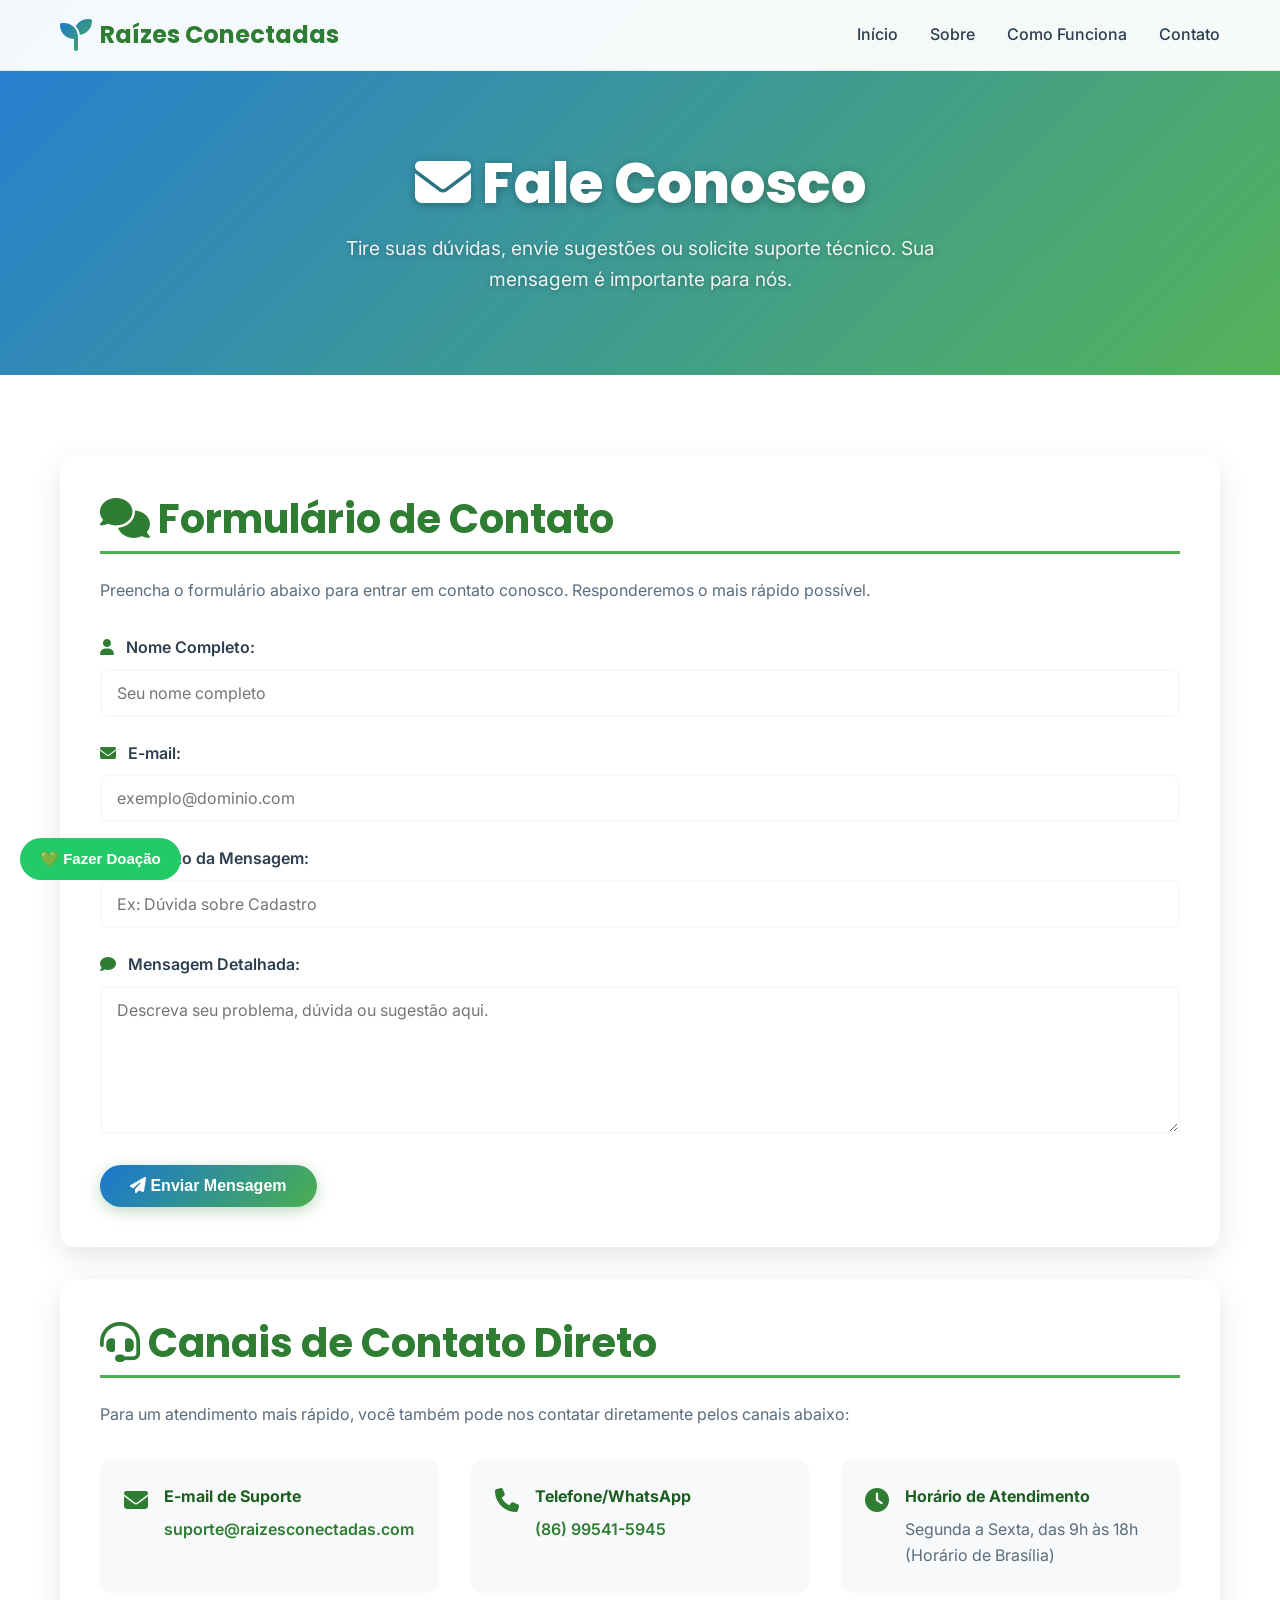
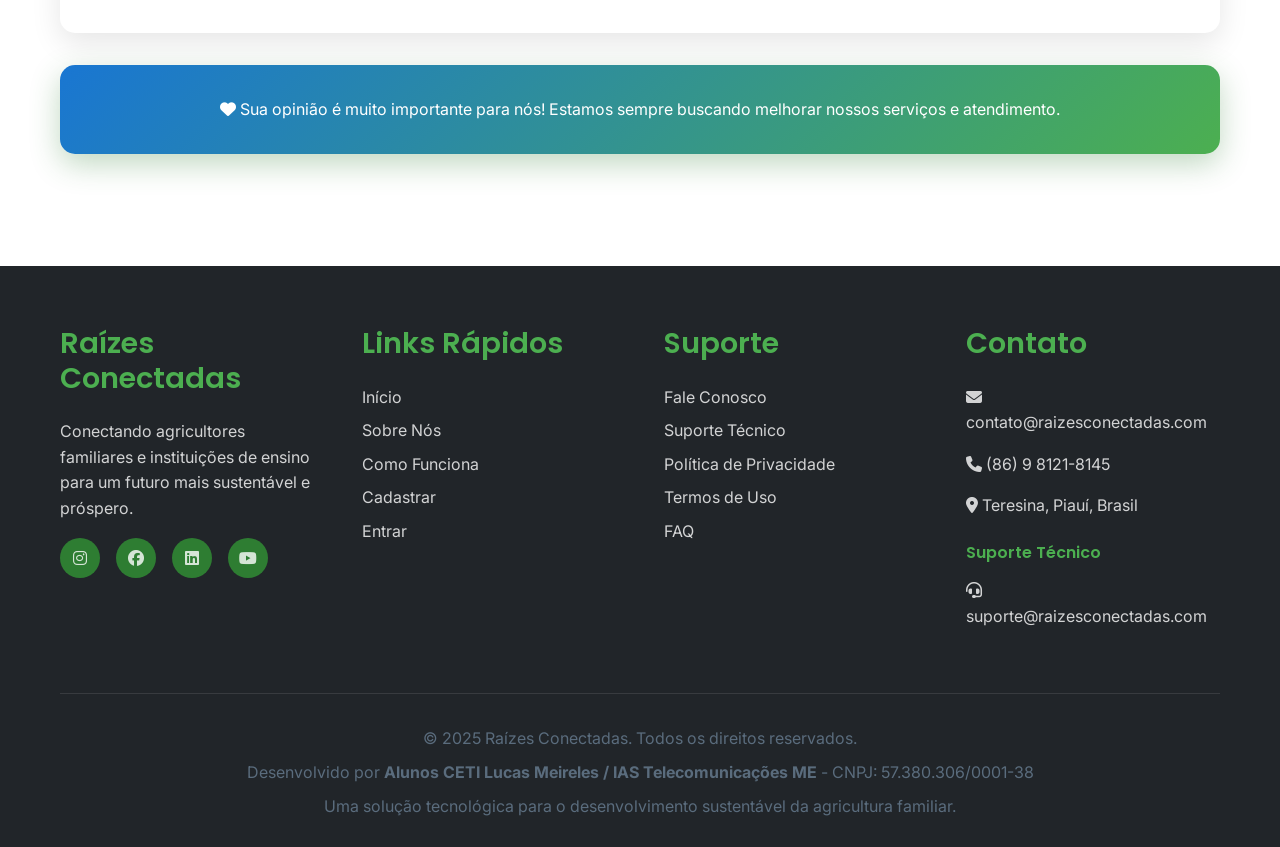
==== commit b53e5419: "Update contato.html" ====
--- a/contato.html
+++ b/contato.html
@@ -372,10 +372,42 @@
         });
         scrollTop.addEventListener('click', () => window.scrollTo({ top: 0, behavior: 'smooth' }));
     </script>
-    <!-- Botão Flutuante e Widget de Doação (LADO ESQUERDO) -->
+    <!-- Botão Flutuante Pulsante e Widget de Doação (LADO ESQUERDO COM ANIMAÇÃO) -->
+<style>
+  /* Define a animação de pulsação suave */
+  @keyframes pulsar-doacao {
+    0% {
+      box-shadow: 0 4px 12px rgba(36, 202, 104, 0.5);
+      transform: scale(1);
+    }
+    50% {
+      /* Aumenta a sombra e o tamanho levemente no meio da animação */
+      box-shadow: 0 6px 20px rgba(36, 202, 104, 0.8);
+      transform: scale(1.03);
+    }
+    100% {
+      box-shadow: 0 4px 12px rgba(36, 202, 104, 0.5);
+      transform: scale(1);
+    }
+  }
+
+  /* Aplica a animação ao botão */
+  #btn-doacao-pulsante {
+    animation: pulsar-doacao 2s infinite; /* 2 segundos de duração, repete para sempre */
+    transition: all 0.3s ease; /* Transição suave para quando passar o mouse */
+  }
+
+  /* Para a animação quando o mouse estiver em cima */
+  #btn-doacao-pulsante:hover {
+    animation: none;
+    background-color: #1eb85e; /* Escurece um pouquinho o verde */
+    transform: scale(1.05); /* Aumenta um pouco mais no hover */
+  }
+</style>
+
 <div id="donation-widget-container" style="position: fixed; bottom: 20px; left: 20px; z-index: 9999; font-family: sans-serif;">
   
-  <!-- Janela com o iframe (abrirá alinhada à esquerda) -->
+  <!-- Janela com o iframe (inicia escondida) -->
   <div id="donation-box" style="display: none; width: 350px; height: 550px; background: #fff; border-radius: 12px; box-shadow: 0 10px 25px rgba(0,0,0,0.3); overflow: hidden; position: absolute; bottom: 70px; left: 0;">
     <div style="background: #24ca68; color: #fff; padding: 10px 15px; display: flex; justify-content: space-between; align-items: center; font-weight: bold;">
       <span>Apoie esta causa 💚</span>
@@ -384,8 +416,8 @@
     <iframe src="https://caixinhadedoacao.vakinha.com.br/?campaignId=6290381&buttonColor=24ca68&headerColor=24ca68" style="width: 100%; height: calc(100% - 40px); border: none;"></iframe>
   </div>
 
-  <!-- Botão Redondo Flutuante -->
-  <button onclick="toggleDonationBox()" style="background: #24ca68; color: white; border: none; border-radius: 50px; padding: 12px 20px; font-weight: bold; cursor: pointer; box-shadow: 0 4px 12px rgba(0,0,0,0.25); display: flex; align-items: center; gap: 8px; font-size: 15px;">
+  <!-- Botão Redondo Flutuante Pulsante (com ID para a animação) -->
+  <button id="btn-doacao-pulsante" onclick="toggleDonationBox()" style="background: #24ca68; color: white; border: none; border-radius: 50px; padding: 12px 20px; font-weight: bold; cursor: pointer; display: flex; align-items: center; gap: 8px; font-size: 15px; outline: none;">
     💚 Fazer Doação
   </button>
 
